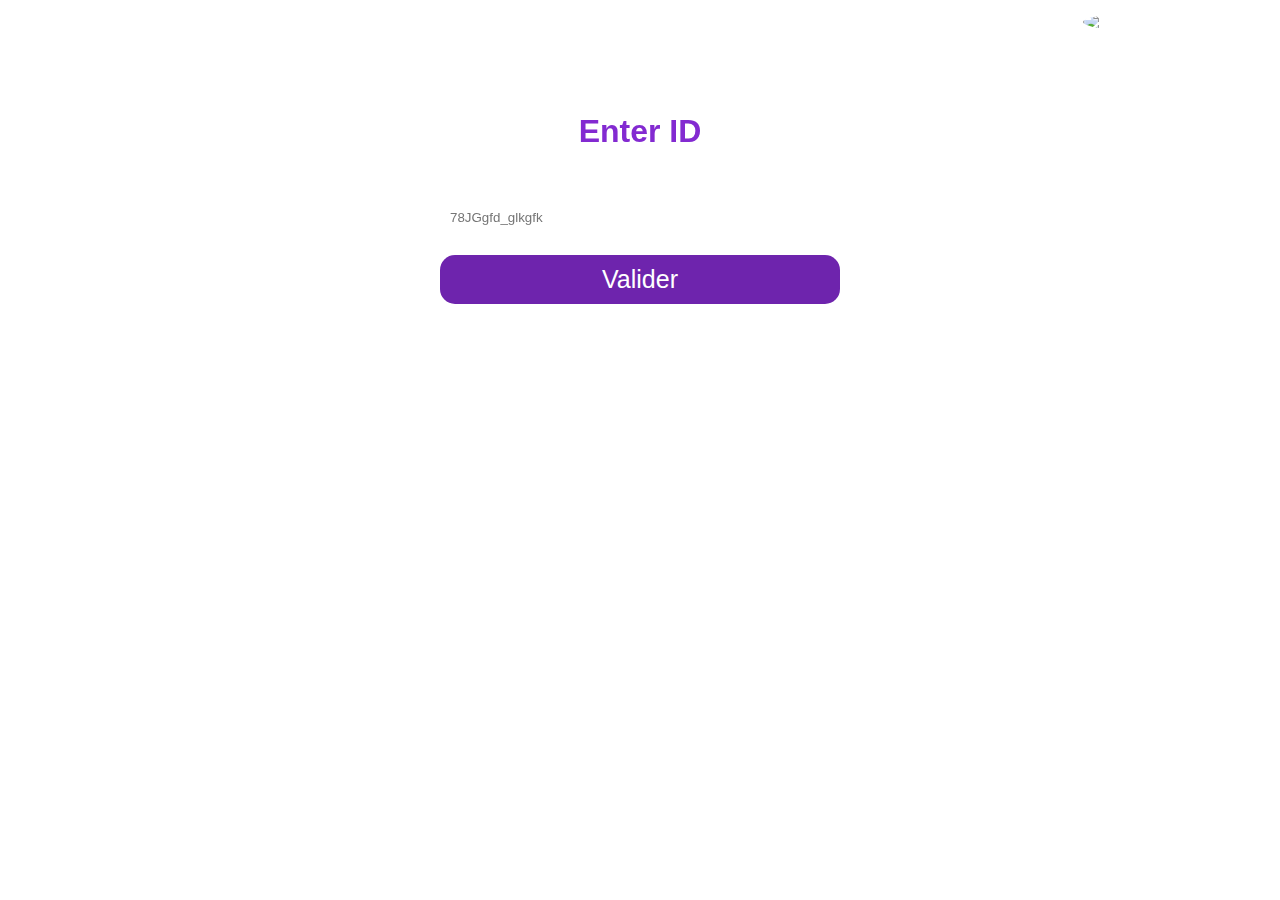
==== index.html @ 34c72ab9 "initial commit" ====
<!DOCTYPE html>
<html lang="en">
<head>
    <meta charset="UTF-8">
    <link rel="stylesheet" href="style.css">
    <meta name="viewport" content="width=device-width, initial-scale=1.0">
    <title>Clips</title>
</head>
<body>
    <div class="container">
        <div class="header">
            <a href="#">Acceuil</a>
            <a href="#">Portfolio</a>
            <a href="#">Projets</a>
            <a href="#">Clips</a>
            <img src="/web perso/145207398.png">
        </div>
        <div class="ID">
            <h1>Enter ID</h1>
            <input type="text" name="ID" placeholder="78JGgfd_glkgfk">
            <a href="#">Valider</a>
        </div>
    </div>
    
</body>
</html>
---- style.css ----
* {
    margin: 0;
    padding: 0;
    box-sizing: border-box;
}

body {
    font-family: 'Radio Canada', sans-serif;
    background-image: url('/web\ perso/wallpaper.png');
    background-size: cover;
}

.container {
    margin: auto;
    text-align: center;

}

.header {
    display: flex;
    justify-content: space-around;
    align-items: center;
    padding: 10px 0;
    
}

.header img {
    width: 100px;
    border-radius: 80%;
}

.header a {
    text-decoration: none;
    color: white;
    font-size: 17px;
}

.header  a::after {
    content: '';
    display: block;
    width: 0;
    height: 3px;
    background-color: white;
    bottom: -5px; 
    left: 0;
    transition: width 0.3s ease; /
}

.header a:hover::after {
    width: 100%;
}

.ID {
    display: flex;
    flex-direction: column;
    max-width: 500px;
    margin: 20px auto;
    padding: 50px;
    border-radius: 10px;
    background: rgba(255, 255, 255, 0.3);
    backdrop-filter: blur(10px);
    z-index: 1;
    gap: 20px;

}

.ID h1 {
    color: rgb(131, 42, 209);
    margin-bottom: 20px;
    margin-bottom: 30px;
}

.ID input {
    width: 100%;
    padding: 10px;
    border: none;
    border-radius: 5px;
    outline: none;
}

.ID a {
    text-decoration: none;
    color: white;
    font-size: 25px;
    background-color: rgb(110, 36, 173);
    border-radius: 15px;
    padding: 10px;
    transition: 0.5s;
}

.ID a:hover {
    background-color: rgb(49, 16, 78);
}
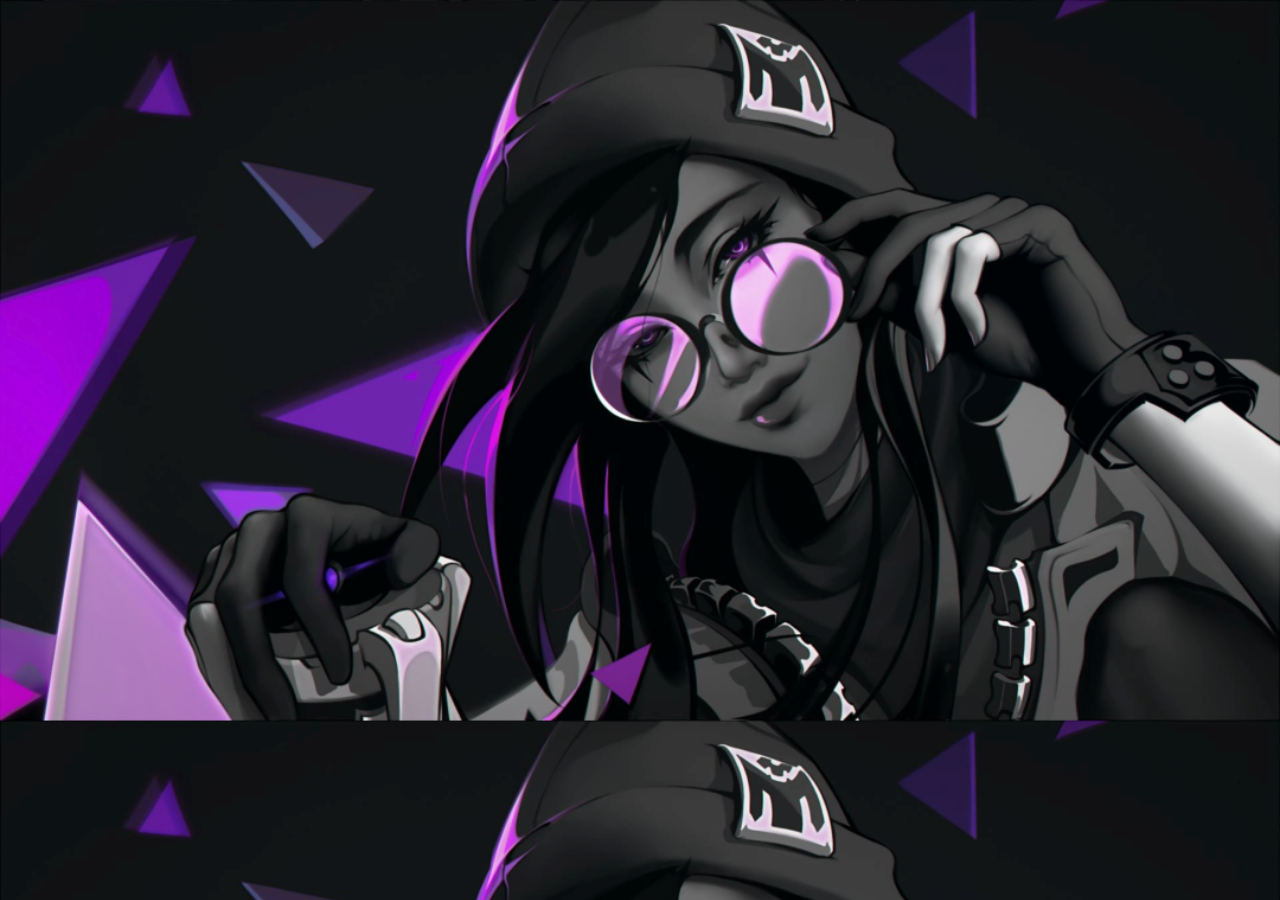
==== commit 43a9aa6d: "add value cookie" ====
--- a/index.html
+++ b/index.html
@@ -4,23 +4,9 @@
     <meta charset="UTF-8">
     <link rel="stylesheet" href="style.css">
     <meta name="viewport" content="width=device-width, initial-scale=1.0">
-    <title>Clips</title>
+    <title>Document</title>
 </head>
 <body>
-    <div class="container">
-        <div class="header">
-            <a href="#">Acceuil</a>
-            <a href="#">Portfolio</a>
-            <a href="#">Projets</a>
-            <a href="#">Clips</a>
-            <img src="/web perso/145207398.png">
-        </div>
-        <div class="ID">
-            <h1>Enter ID</h1>
-            <input type="text" name="ID" placeholder="78JGgfd_glkgfk">
-            <a href="#">Valider</a>
-        </div>
-    </div>
     
 </body>
 </html>--- a/style.css
+++ b/style.css
@@ -6,7 +6,7 @@
 
 body {
     font-family: 'Radio Canada', sans-serif;
-    background-image: url('/web\ perso/wallpaper.png');
+    background-image: url('./image/wallpaper.png');
     background-size: cover;
 }
 
@@ -57,7 +57,7 @@
     margin: 20px auto;
     padding: 50px;
     border-radius: 10px;
-    background: rgba(255, 255, 255, 0.3);
+    background: rgba(0, 0, 0, 0.3);
     backdrop-filter: blur(10px);
     z-index: 1;
     gap: 20px;
@@ -70,7 +70,7 @@
     margin-bottom: 30px;
 }
 
-.ID input {
+.ID .admin {
     width: 100%;
     padding: 10px;
     border: none;
@@ -78,7 +78,7 @@
     outline: none;
 }
 
-.ID a {
+.ID .valider {
     text-decoration: none;
     color: white;
     font-size: 25px;
@@ -86,8 +86,12 @@
     border-radius: 15px;
     padding: 10px;
     transition: 0.5s;
+    width: 50%;
+    margin-left: auto;
+    margin-right: auto;
+    margin-top: 5%;
 }
 
-.ID a:hover {
+.ID .valider:hover {
     background-color: rgb(49, 16, 78);
 }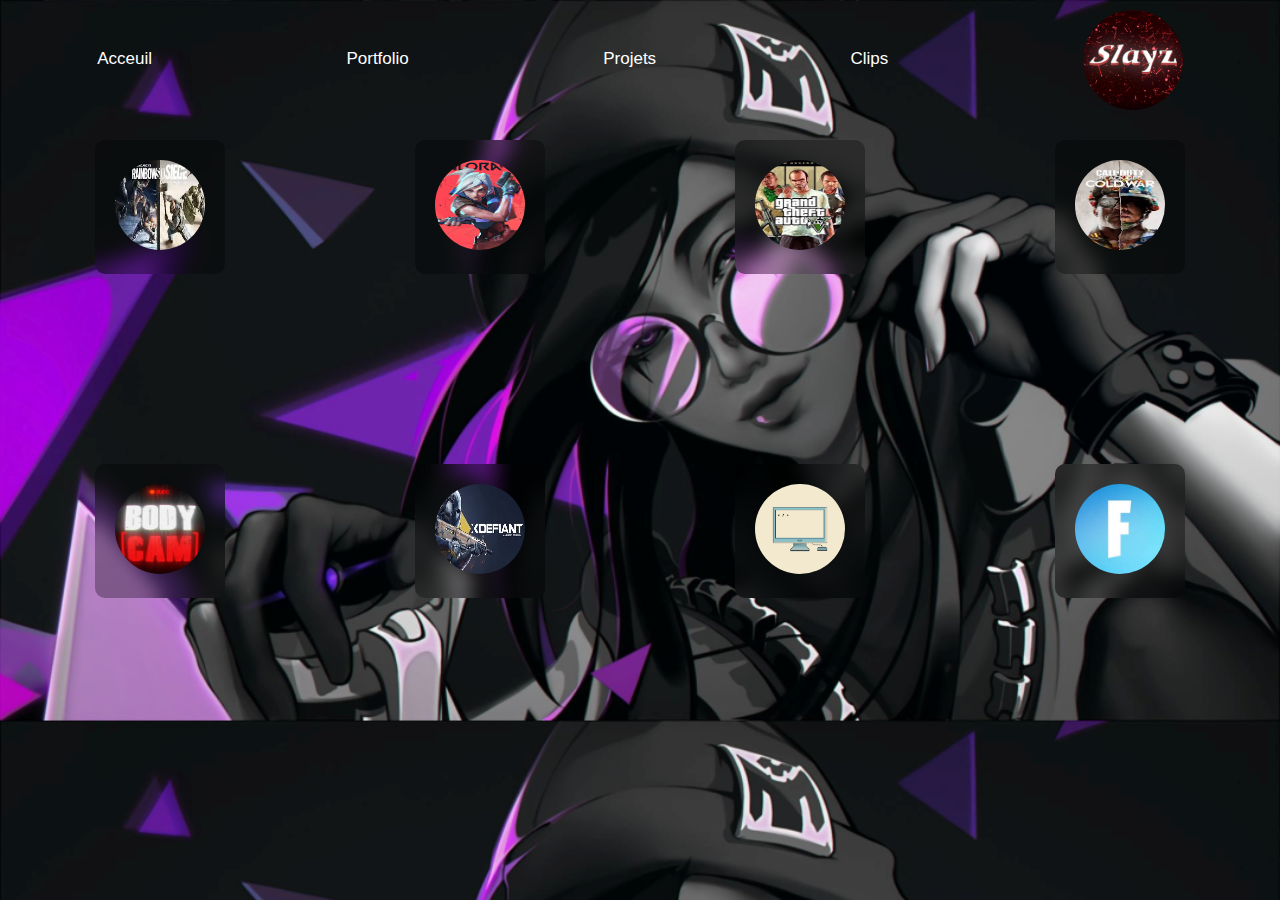
==== commit f7aa0351: "update value cookie" ====
--- a/index.html
+++ b/index.html
@@ -7,6 +7,41 @@
     <title>Document</title>
 </head>
 <body>
-    
+    <div class="container"></div>
+        <div class="header">
+            <a href="#">Acceuil</a>
+            <a href="#">Portfolio</a>
+            <a href="#">Projets</a>
+            <a href="#">Clips</a>
+            <img src="./image/145207398.png">
+        </div>
+        <div class="select-game">
+            <div class="profile-game">
+                <a href=""><img src="./image/r6.webp"></a>
+            </div>
+            <div class="profile-game">
+                <a href=""><img src="./image/valorant.jpeg"></a>
+            </div>
+            <div class="profile-game">
+                <a href=""><img src="./image/gtav.jpeg"></a>
+            </div>
+            <div class="profile-game">
+                <a href=""><img src="./image/codcw.jpeg"></a>
+            </div>
+            <div class="profile-game">
+                <a href=""><img src="./image/bodycam.jpeg"></a>
+            </div>
+            <div class="profile-game">
+                <a href=""><img src="./image/xdefiant.jpeg"></a>
+            </div>
+            <div class="profile-game">
+                <a href=""><img src="./image/desktop.jpg"></a>
+            </div>
+            <div class="profile-game">
+                <a href=""><img src="./image/fortnite.jpeg"></a>
+            </div>
+        </div>
+
+    </div>
 </body>
 </html>--- a/style.css
+++ b/style.css
@@ -94,4 +94,29 @@
 
 .ID .valider:hover {
     background-color: rgb(49, 16, 78);
-}+}
+
+.select-game {
+    display:flex;
+    /* flex-direction: row; */
+    flex-wrap: wrap;
+    width: fit-content;
+    justify-content: center;
+    gap: 150px;
+}
+
+.profile-game {
+    margin: 20px;
+    padding: 20px;
+    border-radius: 10px;
+    background: rgba(0, 0, 0, 0.3);
+    backdrop-filter: blur(10px);
+    z-index: 1;
+    gap: 20px;
+}
+
+.profile-game img {
+    border-radius: 80%;
+    width: 90px;
+    height: 90px;
+}
